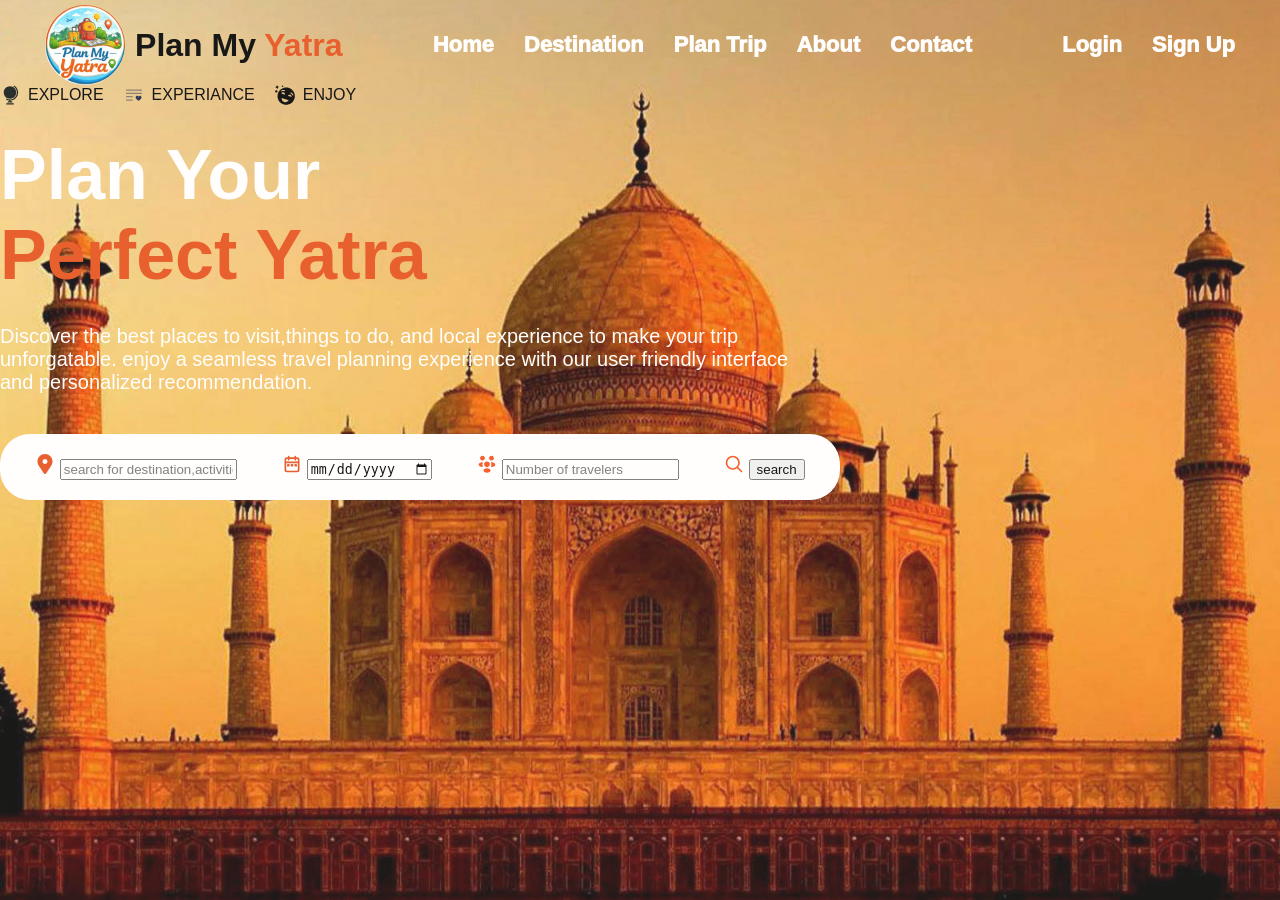
==== index.html @ a70e8824 "image added" ====
<!DOCTYPE html>
<html>

<head>
    <title>Home</title>
    <link rel="stylesheet" href="./css/style.css">
    <link rel="stylesheet" href="./css/home.css">
    <link rel="stylesheet" href="./css/navbar.css">
</head>

<body>
    <div class="main-hero-section">
        <div class="main-container">
            <div class="img-container">
                <img src="./images/main-logo.jpg" alt="logo" class="main-logo">
                <h1 class="website-name">Plan My <span style="color: #E65018;">Yatra</span></h1>
            </div>
            <div class="nav-menu">
                <a href="./index.html" class="menu">Home</a>
                <a href="./pages/destination.html" class="menu">Destination</a>
                <a href="" class="menu">Plan Trip</a>
                <a href="" class="menu">About</a>
                <a href="" class="menu">Contact</a>
            </div>
            <div class="nav-menu">
                <a href="" class="menu">Login</a>
                <a href="" class="menu">Sign Up</a>
            </div>
        </div>
        <div class="main-content">
            <div class="highlighted-main-text">
                <span class="highlighted-text"><img src="./images/explore.svg" height="20px">EXPLORE</span>
                <span class="highlighted-text"><img src="./images/experience.svg" height="20px">EXPERIANCE</span>
                <span class="highlighted-text"><img src="./images/enjoy.svg.svg" height="20px">ENJOY</span>
            </div>
            <div class="sub-content">
                <span class="heading-1">Plan Your</span>
                <br />
                Perfect Yatra
            </div>
            <div class="main-info">
                Discover the best places to visit,things to do, and local experience to make your trip unforgatable.
                enjoy a seamless travel planning experience with our user friendly interface and personalized
                recommendation.
            </div>
            <div class="destination-container">
                <div>
                    <img src="./images/location.svg" alt="location" height="20px">
                    <input type="text" placeholder="search for destination,activities,or experience">
                </div>
                <div>
                    <img src="./images/date.svg" alt="date" height="20px">
                    <input type="date">
                </div>
                <div>
                    <img src="./images/people.svg" alt="people" height="20px">
                    <input type="number" placeholder="Number of travelers">
                </div>
                <div>
                    <img src="./images/search.svg" alt="search" height="20px">
                    <button>search</button>
                </div>
            </div>
        </div>
    </div>
</body>

</html>
---- css/style.css ----
body {
    background-color:#fffbf1;
    margin: 0;
    padding: 0;
    font-family: Arial, Helvetica, sans-serif;
}
---- css/home.css ----
.main-hero-section {
    background-image: url(../images/bg-img-1.jpg);
    background-size: cover;
    background-position: center;
    height: 100vh;
    opacity: 0.9;
}
.main.content {
     margin-left: 6%;
     margin-top: 80px;
}
.sub-content {
    font-size: 70px;
    font-weight: 900;
    color: #E65018;
    font-family: 'Trebuchet MS', 'Lucida Sans Unicode', 'Lucida Grande', 'Lucida Sans', Arial, sans-serif;
    margin-bottom: 30px;

}
.highlighted-main-text {
    color:black;
    display: flex;
    flex-direction: row;
    margin-bottom: 30px;
}
.highlighted-text {
    padding-right: 20px;
    display: flex;
    flex-direction: row;
    align-items: center;
    gap: 8px;

}

.heading-1 {
    color: white;
}
.main-info {
    color: white;
    font-size: 20px;
    width: 800px;
    font-family: 'Trebuchet MS', 'Lucida Sans Unicode', 'Lucida Grande', 'Lucida Sans', Arial, sans-serif;
}
.destination-container {
    display: flex;
    flex-direction: row;
    justify-content: space-evenly;
    gap: 30px;
    margin-top: 40px;
    width: 800px;
    background-color: white;
    padding: 20px;
    border-radius: 30px;
}
---- css/navbar.css ----
.main-container {
    display: flex;
    flex-direction: row;
    justify-content: space-around;
    align-items: center;
    padding-top: 5px;
}
.website-name {
    font-weight: 700;
    font-family: 'Trebuchet MS', 'Lucida Sans Unicode', 'Lucida Grande', 'Lucida Sans', Arial, sans-serif;
    padding-left: 10px;
}
.main-logo {
    height: 80px;
    width: 80px;
    border-radius: 50%;
}
.img-container {
    display: flex;
    flex-direction: row;
    align-items: center;
}
.nav-menu {
    display: flex;
    flex-direction: row;
    gap: 30px;
}
.menu {
    text-decoration: none;
    color: white;
    font-weight: 1000;
    font-size: 22px;
    font-family: 'Trebuchet MS', 'Lucida Sans Unicode', 'Lucida Grande', 'Lucida Sans', Arial, sans-serif;
}
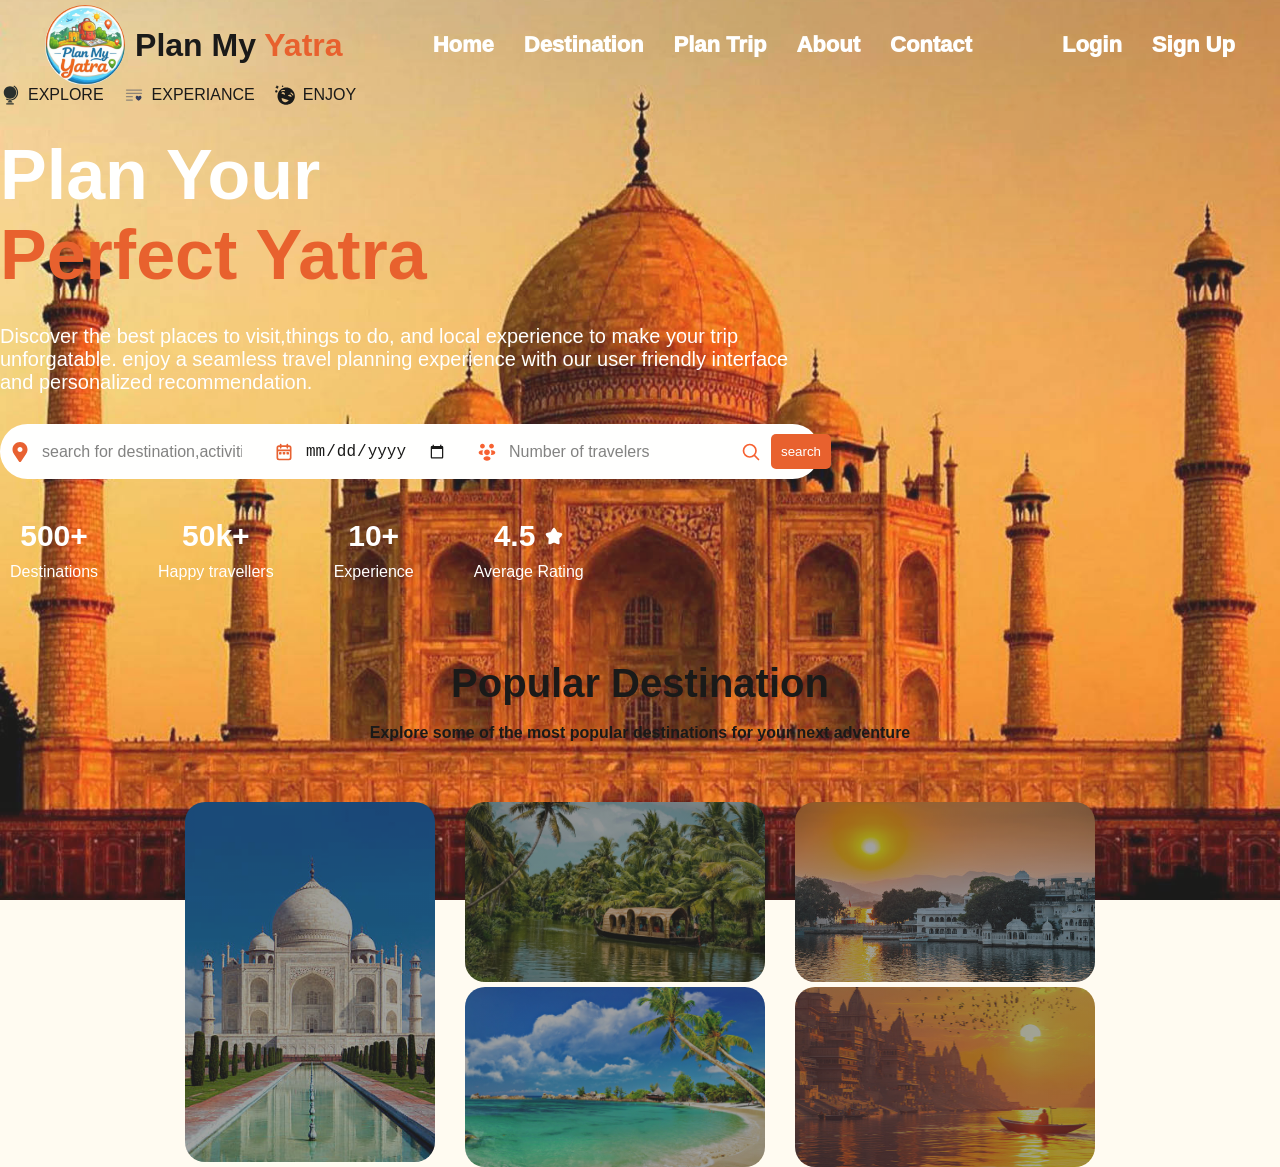
==== commit db0696b9: "images added" ====
--- a/index.html
+++ b/index.html
@@ -10,6 +10,7 @@
 
 <body>
     <div class="main-hero-section">
+        <!--Navbar-->
         <div class="main-container">
             <div class="img-container">
                 <img src="./images/main-logo.jpg" alt="logo" class="main-logo">
@@ -27,6 +28,7 @@
                 <a href="" class="menu">Sign Up</a>
             </div>
         </div>
+        <!--Main Content-->
         <div class="main-content">
             <div class="highlighted-main-text">
                 <span class="highlighted-text"><img src="./images/explore.svg" height="20px">EXPLORE</span>
@@ -44,21 +46,62 @@
                 recommendation.
             </div>
             <div class="destination-container">
-                <div>
+                <div class="destination-container-items">
                     <img src="./images/location.svg" alt="location" height="20px">
-                    <input type="text" placeholder="search for destination,activities,or experience">
+                    <input class="detination-input" type="text"
+                        placeholder="search for destination,activities,or experience">
                 </div>
-                <div>
+                <div class="destination-container-items">
                     <img src="./images/date.svg" alt="date" height="20px">
-                    <input type="date">
+                    <input class="detination-input" type="date">
                 </div>
-                <div>
+                <div class="destination-container-items">
                     <img src="./images/people.svg" alt="people" height="20px">
-                    <input type="number" placeholder="Number of travelers">
+                    <input class="detination-input" type="number" placeholder="Number of travelers">
                 </div>
-                <div>
+                <div class="destination-container-items">
                     <img src="./images/search.svg" alt="search" height="20px">
-                    <button>search</button>
+                    <button class="btn-search">search</button>
+                </div>
+            </div>
+            <div class="recommendation">
+                <div class="recommendation-item">
+                    <span class="recommendation-count">500+</span>
+                    <span>Destinations</span>
+                </div>
+                <div class="recommendation-item">
+                    <span class="recommendation-count">50k+</span>
+                    <span>Happy travellers</span>
+                </div>
+                <div class="recommendation-item">
+                    <span class="recommendation-count">10+</span>
+                    <span>Experience</span>
+                </div>
+                <div class="recommendation-item">
+                    <span class="recommendation-count">4.5 <img src="./images/star.svg" alt="rating"
+                            height="20px"></span>
+                    <span>Average Rating</span>
+                </div>
+            </div>
+        </div>
+        <!--Destination Section-->
+        <div class="destination-section">
+            <span class="destination-section-heading">Popular Destination</span>
+            <br />
+            <span>Explore some of the most popular destinations for your next adventure</span>
+            <div class="destination-section-container">
+                <div class="destination-section-item-1">
+
+                </div>
+                <div class="destination-section-item-2">
+                    <div class="destination-section-item-2-sub-1"></div>
+                    <div class="destination-section-item-2-sub-2"></div>
+
+                </div>
+                <div class="destination-section-item-3">
+                    <div class="destination-section-item-3-sub-1"></div>
+                    <div class="destination-section-item-3-sub-2"></div>
+
                 </div>
             </div>
         </div>
--- a/css/home.css
+++ b/css/home.css
@@ -5,10 +5,12 @@
     height: 100vh;
     opacity: 0.9;
 }
+
 .main.content {
-     margin-left: 6%;
-     margin-top: 80px;
+    margin-left: 6%;
+    margin-top: 80px;
 }
+
 .sub-content {
     font-size: 70px;
     font-weight: 900;
@@ -17,12 +19,14 @@
     margin-bottom: 30px;
 
 }
+
 .highlighted-main-text {
-    color:black;
+    color: black;
     display: flex;
     flex-direction: row;
     margin-bottom: 30px;
 }
+
 .highlighted-text {
     padding-right: 20px;
     display: flex;
@@ -35,20 +39,144 @@
 .heading-1 {
     color: white;
 }
+
 .main-info {
     color: white;
     font-size: 20px;
     width: 800px;
     font-family: 'Trebuchet MS', 'Lucida Sans Unicode', 'Lucida Grande', 'Lucida Sans', Arial, sans-serif;
 }
+
 .destination-container {
     display: flex;
     flex-direction: row;
     justify-content: space-evenly;
     gap: 30px;
-    margin-top: 40px;
+    margin-top: 30px;
     width: 800px;
     background-color: white;
-    padding: 20px;
+    padding: 10px;
     border-radius: 30px;
+}
+
+.destination-container-items {
+    display: flex;
+    flex-direction: row;
+    align-items: center;
+    gap: 10px;
+}
+
+.detination-input {
+    border: none;
+    outline: none;
+    font-size: 16px;
+}
+
+.btn-search {
+    background-color: #E65018;
+    color: white;
+    border: none;
+    padding: 10px 10px;
+    border-radius: 5px;
+    cursor: pointer;
+}
+
+.recommendation {
+    margin-top: 30px;
+    color: white;
+    display: flex;
+    flex-direction: row;
+    align-items: center;
+    gap: 50px;
+}
+
+.recommendation-item {
+    display: flex;
+    align-items: center;
+    flex-direction: column;
+    gap: 10px;
+    margin-top: 10px;
+    margin-left: 10px;
+
+}
+
+.recommendation-count {
+    font-size: 30px;
+    font-weight: 700;
+    font-family: 'Trebuchet MS', 'Lucida Sans Unicode', 'Lucida Grande', 'Lucida Sans', Arial, sans-serif;
+}
+.destination-section {
+    display: flex;
+    flex-direction: column;
+    align-items: center;
+    margin-top: 80px;
+    font-weight: 700;
+    font-family: 'Trebuchet MS', 'Lucida Sans Unicode', 'Lucida Grande', 'Lucida Sans', Arial, sans-serif;
+
+}
+.destination-section-heading {
+    font-size: 40px;
+}
+.destination-section-container {
+    display: flex;
+    flex-direction: row;
+    gap: 30px;
+    margin-top: 30px;
+}
+.destination-section-item-1 {
+    background-image: linear-gradient(rgba(0, 0, 0, 0.4),rgba(0, 0, 0, 0.4)) ,url(./../images/tajmahal.jpg);
+    background-size: cover;
+    background-position: center;
+    height: 360px;
+    width: 250px;
+    margin-top: 30px;
+    border-radius: 20px;
+}
+.destination-section-item-2 {
+    display: flex;
+    flex-direction: column;
+    gap: 5px;
+}
+.destination-section-item-2-sub-1 {
+    background-image: linear-gradient(rgba(0, 0, 0, 0.4),rgba(0, 0, 0, 0.4)) ,url(./../images/kerala.jpg);
+    background-size: cover;
+    background-position: center;
+    height: 180px;
+    width: 300px;
+    margin-top: 30px;
+    border-radius: 20px;
+
+}
+.destination-section-item-2-sub-2 {
+    background-image: linear-gradient(rgba(0, 0, 0, 0.4),rgba(0, 0, 0, 0.4)) ,url(./../images/goa.jpg);
+    background-size: cover;
+    background-position: center;
+    height: 180px;
+    width: 300px;
+    border-radius: 20px;
+}
+.destination-section-item-3 {
+    display: flex;
+    flex-direction: column;
+    gap: 5px;
+}
+.destination-section-item-3-sub-1 {
+    background-image: linear-gradient(rgba(0, 0, 0, 0.4),rgba(0, 0, 0, 0.4)) ,url(./../images/udaipur.jpg);
+    background-size: cover;
+    background-position: center;
+    height: 180px;
+    width: 300px;
+    margin-top: 30px;
+    border-radius: 20px;
+
+}
+.destination-section-item-3-sub-2 {
+    background-image: linear-gradient(rgba(0, 0, 0, 0.4),rgba(0, 0, 0, 0.4)) ,url(./../images/kashi.jpg);
+    background-size: cover;
+    background-position: center;
+    height: 180px;
+    width: 300px;
+    border-radius: 20px;
+
+
 }
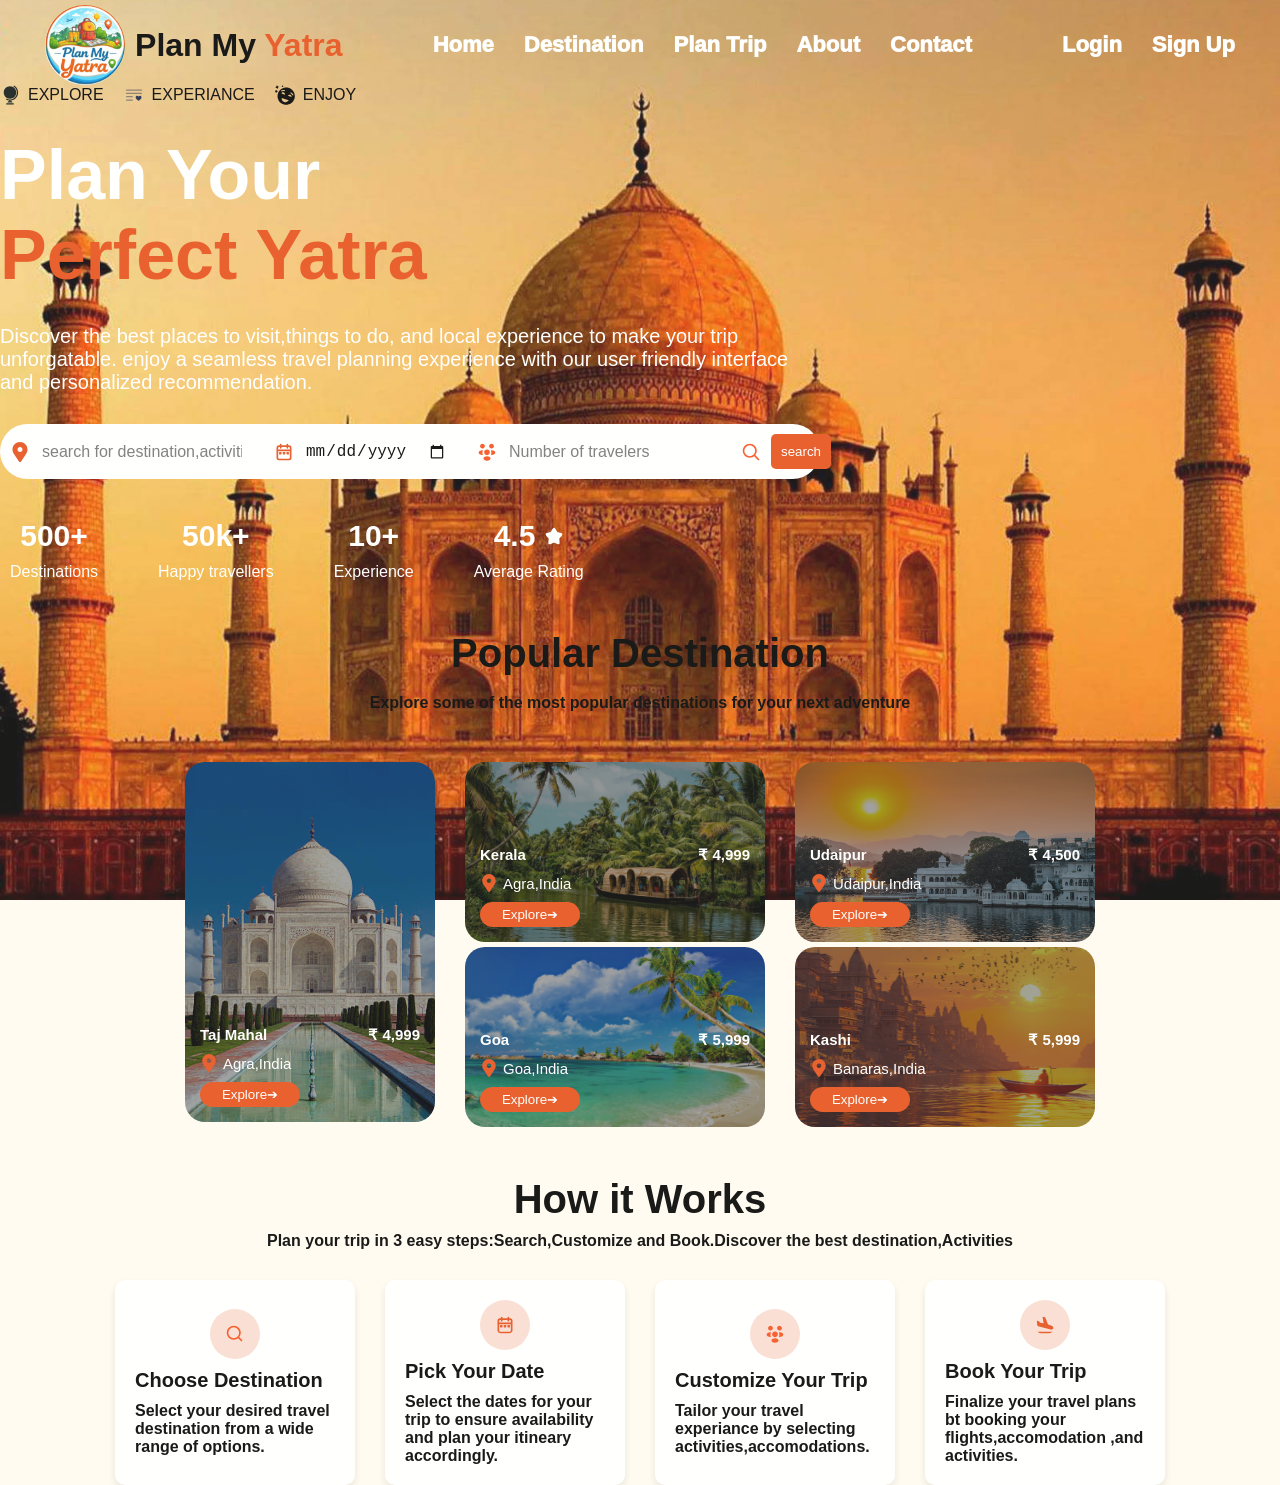
==== commit 6c3e7f59: "footer added" ====
--- a/index.html
+++ b/index.html
@@ -91,17 +91,116 @@
             <span>Explore some of the most popular destinations for your next adventure</span>
             <div class="destination-section-container">
                 <div class="destination-section-item-1">
+                    <div class="card-info">
+                        <div class="card-top-info">
+                            <span class="card-name">Taj Mahal</span>
+                            <span class="card-price">₹ 4,999</span>
+                        </div>
+                        <div class="card-bottom-info">
+                            <img src="./images/location.svg" alt="location" height="18px">
+                            <span>Agra,India</span>
+                        </div>
+                        <button class="btn-book">Explore➔</button>
+                    </div>
 
                 </div>
                 <div class="destination-section-item-2">
-                    <div class="destination-section-item-2-sub-1"></div>
-                    <div class="destination-section-item-2-sub-2"></div>
+                    <div class="destination-section-item-2-sub-1">
+                        <div class="card-info">
+                            <div class="card-top-info">
+                                <span class="card-name">Kerala</span>
+                                <span class="card-price">₹ 4,999</span>
+                            </div>
+                            <div class="card-bottom-info">
+                                <img src="./images/location.svg" alt="location" height="18px">
+                                <span>Agra,India</span>
+                            </div>
+                            <button class="btn-book">Explore➔</button>
+                        </div>
+                    </div>
+                    <div class="destination-section-item-2-sub-2">
+                        <div class="card-info">
+                            <div class="card-top-info">
+                                <span class="card-name">Goa</span>
+                                <span class="card-price">₹ 5,999</span>
+                            </div>
+                            <div class="card-bottom-info">
+                                <img src="./images/location.svg" alt="location" height="18px">
+                                <span>Goa,India</span>
+                            </div>
+                            <button class="btn-book">Explore➔</button>
+                        </div>
+                    </div>
 
                 </div>
                 <div class="destination-section-item-3">
-                    <div class="destination-section-item-3-sub-1"></div>
-                    <div class="destination-section-item-3-sub-2"></div>
-
+                    <div class="destination-section-item-3-sub-1">
+                        <div class="card-info">
+                            <div class="card-top-info">
+                                <span class="card-name">Udaipur</span>
+                                <span class="card-price">₹ 4,500</span>
+                            </div>
+                            <div class="card-bottom-info">
+                                <img src="./images/location.svg" alt="location" height="18px">
+                                <span>Udaipur,India</span>
+                            </div>
+                            <button class="btn-book">Explore➔</button>
+                        </div>
+                    </div>
+                    <div class="destination-section-item-3-sub-2">
+                        <div class="card-info">
+                            <div class="card-top-info">
+                                <span class="card-name">Kashi</span>
+                                <span class="card-price">₹ 5,999</span>
+                            </div>
+                            <div class="card-bottom-info">
+                                <img src="./images/location.svg" alt="location" height="18px">
+                                <span>Banaras,India</span>
+                            </div>
+                            <button class="btn-book">Explore➔</button>
+                        </div>
+                    </div>
+
+                </div>
+            </div>
+        </div>
+        <!--HOW IT WORKS-->
+
+        <div class="work-section-container">
+            <span class="work-section-heading">How it Works</span>
+            <span class="work-section-description">Plan your trip in 3 easy steps:Search,Customize and Book.Discover the
+                best destination,Activities </span>
+            <div class="work-section-card-container">
+                <div class="work-section-card-container-items">
+                    <div class="work-session-card">
+                        <img src="./images/search.svg" alt="search" height="20px" class="work-session-img">
+                    </div>
+                    <span class="work-card-heading">Choose Destination</span>
+                    <span>Select your desired travel
+                        destination from a wide range of
+                        options.</span>
+                </div>
+                <div class="work-section-card-container-items">
+                    <div class="work-session-card">
+                        <img src="./images/date.svg" alt="search" height="20px" class="work-session-img">
+                    </div>
+                    <span class="work-card-heading">Pick Your Date</span>
+                    <span>Select the dates for your trip to ensure availability and plan your itineary
+                        accordingly.</span>
+                </div>
+                <div class="work-section-card-container-items">
+                    <div class="work-session-card">
+                        <img src="./images/people.svg" alt="search" height="20px" class="work-session-img">
+                    </div>
+                    <span class="work-card-heading">Customize Your Trip</span>
+                    <span>Tailor your travel experiance by selecting activities,accomodations.</span>
+                </div>
+                <div class="work-section-card-container-items">
+                    <div class="work-session-card">
+                        <img src="./images/flight.svg" alt="search" height="20px" class="work-session-img">
+                    </div>
+                    <span class="work-card-heading">Book Your Trip</span>
+                    <span>Finalize your travel plans bt booking your flights,accomodation ,and activities. </span>
                 </div>
             </div>
         </div>
--- a/css/home.css
+++ b/css/home.css
@@ -105,78 +105,205 @@
     font-weight: 700;
     font-family: 'Trebuchet MS', 'Lucida Sans Unicode', 'Lucida Grande', 'Lucida Sans', Arial, sans-serif;
 }
+
 .destination-section {
     display: flex;
     flex-direction: column;
     align-items: center;
-    margin-top: 80px;
-    font-weight: 700;
-    font-family: 'Trebuchet MS', 'Lucida Sans Unicode', 'Lucida Grande', 'Lucida Sans', Arial, sans-serif;
-
-}
+    margin-top: 50px;
+    font-weight: 700;
+    font-family: 'Trebuchet MS', 'Lucida Sans Unicode', 'Lucida Grande', 'Lucida Sans', Arial, sans-serif;
+
+}
+
 .destination-section-heading {
     font-size: 40px;
 }
+
 .destination-section-container {
     display: flex;
     flex-direction: row;
     gap: 30px;
     margin-top: 30px;
 }
+
 .destination-section-item-1 {
-    background-image: linear-gradient(rgba(0, 0, 0, 0.4),rgba(0, 0, 0, 0.4)) ,url(./../images/tajmahal.jpg);
+    background-image: linear-gradient(rgba(0, 0, 0, 0.4), rgba(0, 0, 0, 0.4)), url(./../images/tajmahal.jpg);
     background-size: cover;
     background-position: center;
     height: 360px;
     width: 250px;
-    margin-top: 30px;
-    border-radius: 20px;
-}
+    margin-top: 20px;
+    border-radius: 20px;
+    display: flex;
+    flex-direction: column;
+    justify-content: flex-end;
+}
+
+.card-info {
+    padding: 15px;
+    display: flex;
+    flex-direction: column;
+    gap: 10px;
+}
+
+.card-top-info {
+    display: flex;
+    flex-direction: row;
+    justify-content: space-between;
+    gap: 10px;
+}
+
+.card-name {
+    color: white;
+    font-size: 15px;
+    font-weight: 700;
+}
+
+.card-price {
+    color: white;
+    font-size: 15px;
+    font-weight: 700;
+}
+
+.card-bottom-info {
+    color: white;
+    font-size: 15px;
+    display: flex;
+    align-items: center;
+    font-weight: 400;
+    gap: 5px;
+}
+
+.btn-book {
+    background-color: #E65018;
+    color: white;
+    border: none;
+    padding: 5px 5px;
+    width: 100px;
+    border-radius: 20px;
+    cursor: pointer;
+}
+
 .destination-section-item-2 {
     display: flex;
     flex-direction: column;
     gap: 5px;
 }
+
 .destination-section-item-2-sub-1 {
-    background-image: linear-gradient(rgba(0, 0, 0, 0.4),rgba(0, 0, 0, 0.4)) ,url(./../images/kerala.jpg);
+    background-image: linear-gradient(rgba(0, 0, 0, 0.4), rgba(0, 0, 0, 0.4)), url(./../images/kerala.jpg);
     background-size: cover;
     background-position: center;
     height: 180px;
     width: 300px;
-    margin-top: 30px;
-    border-radius: 20px;
-
-}
+    margin-top: 20px;
+    border-radius: 20px;
+    display: flex;
+    flex-direction: column;
+    justify-content: flex-end;
+}
+
+
 .destination-section-item-2-sub-2 {
-    background-image: linear-gradient(rgba(0, 0, 0, 0.4),rgba(0, 0, 0, 0.4)) ,url(./../images/goa.jpg);
+    background-image: linear-gradient(rgba(0, 0, 0, 0.4), rgba(0, 0, 0, 0.4)), url(./../images/goa.jpg);
     background-size: cover;
     background-position: center;
     height: 180px;
     width: 300px;
     border-radius: 20px;
-}
+    display: flex;
+    flex-direction: column;
+    justify-content: flex-end;
+}
+
 .destination-section-item-3 {
     display: flex;
     flex-direction: column;
     gap: 5px;
 }
+
 .destination-section-item-3-sub-1 {
-    background-image: linear-gradient(rgba(0, 0, 0, 0.4),rgba(0, 0, 0, 0.4)) ,url(./../images/udaipur.jpg);
+    background-image: linear-gradient(rgba(0, 0, 0, 0.4), rgba(0, 0, 0, 0.4)), url(./../images/udaipur.jpg);
     background-size: cover;
     background-position: center;
     height: 180px;
     width: 300px;
-    margin-top: 30px;
-    border-radius: 20px;
-
-}
+    margin-top: 20px;
+    border-radius: 20px;
+    display: flex;
+    flex-direction: column;
+    justify-content: flex-end;
+}
+
 .destination-section-item-3-sub-2 {
-    background-image: linear-gradient(rgba(0, 0, 0, 0.4),rgba(0, 0, 0, 0.4)) ,url(./../images/kashi.jpg);
+    background-image: linear-gradient(rgba(0, 0, 0, 0.4), rgba(0, 0, 0, 0.4)), url(./../images/kashi.jpg);
     background-size: cover;
     background-position: center;
     height: 180px;
     width: 300px;
     border-radius: 20px;
-
-
+    display: flex;
+    flex-direction: column;
+    justify-content: flex-end;
+}
+
+.work-section-container {
+    display: flex;
+    flex-direction: column;
+    align-items: center;
+    font-weight: 700;
+    margin-top: 50px;
+    font-family: 'Trebuchet MS', 'Lucida Sans Unicode', 'Lucida Grande', 'Lucida Sans', Arial, sans-serif;
+}
+
+.work-section-heading {
+    font-size: 40px;
+    font-weight: 700;
+}
+
+.work-card-heading {
+    font-size: 20px;
+    font-weight: 700;
+}
+
+.work-section-description {
+    margin-top: 10px;
+    font-weight: 700;
+}
+
+.work-section-card-container {
+    display: flex;
+    flex-direction: row;
+    justify-content: space-evenly;
+    gap: 30px;
+    margin-top: 30px;
+    margin-right: 100px;
+    margin-left: 100px;
+}
+
+.work-section-card-container-items {
+    display: flex;
+    flex-direction: column;
+    justify-content: center;
+    gap: 10px;
+    background-color: white;
+    padding: 20px;
+    border-radius: 10px;
+    width: 200px;
+    box-shadow: 0px 4px 8px rgba(0, 0, 0, 0.1);
+}
+.work-section-card-container-items:hover {
+    border: 1px solid #E65018;
+    transition: border 0.6s ease;
+}
+.work-session-card {
+    display: flex;
+    flex-direction: row;
+    justify-content: center;
+}
+.work-session-img {
+    background-color: #fadcd1;
+    padding: 15px;
+    border-radius: 50%;
 }
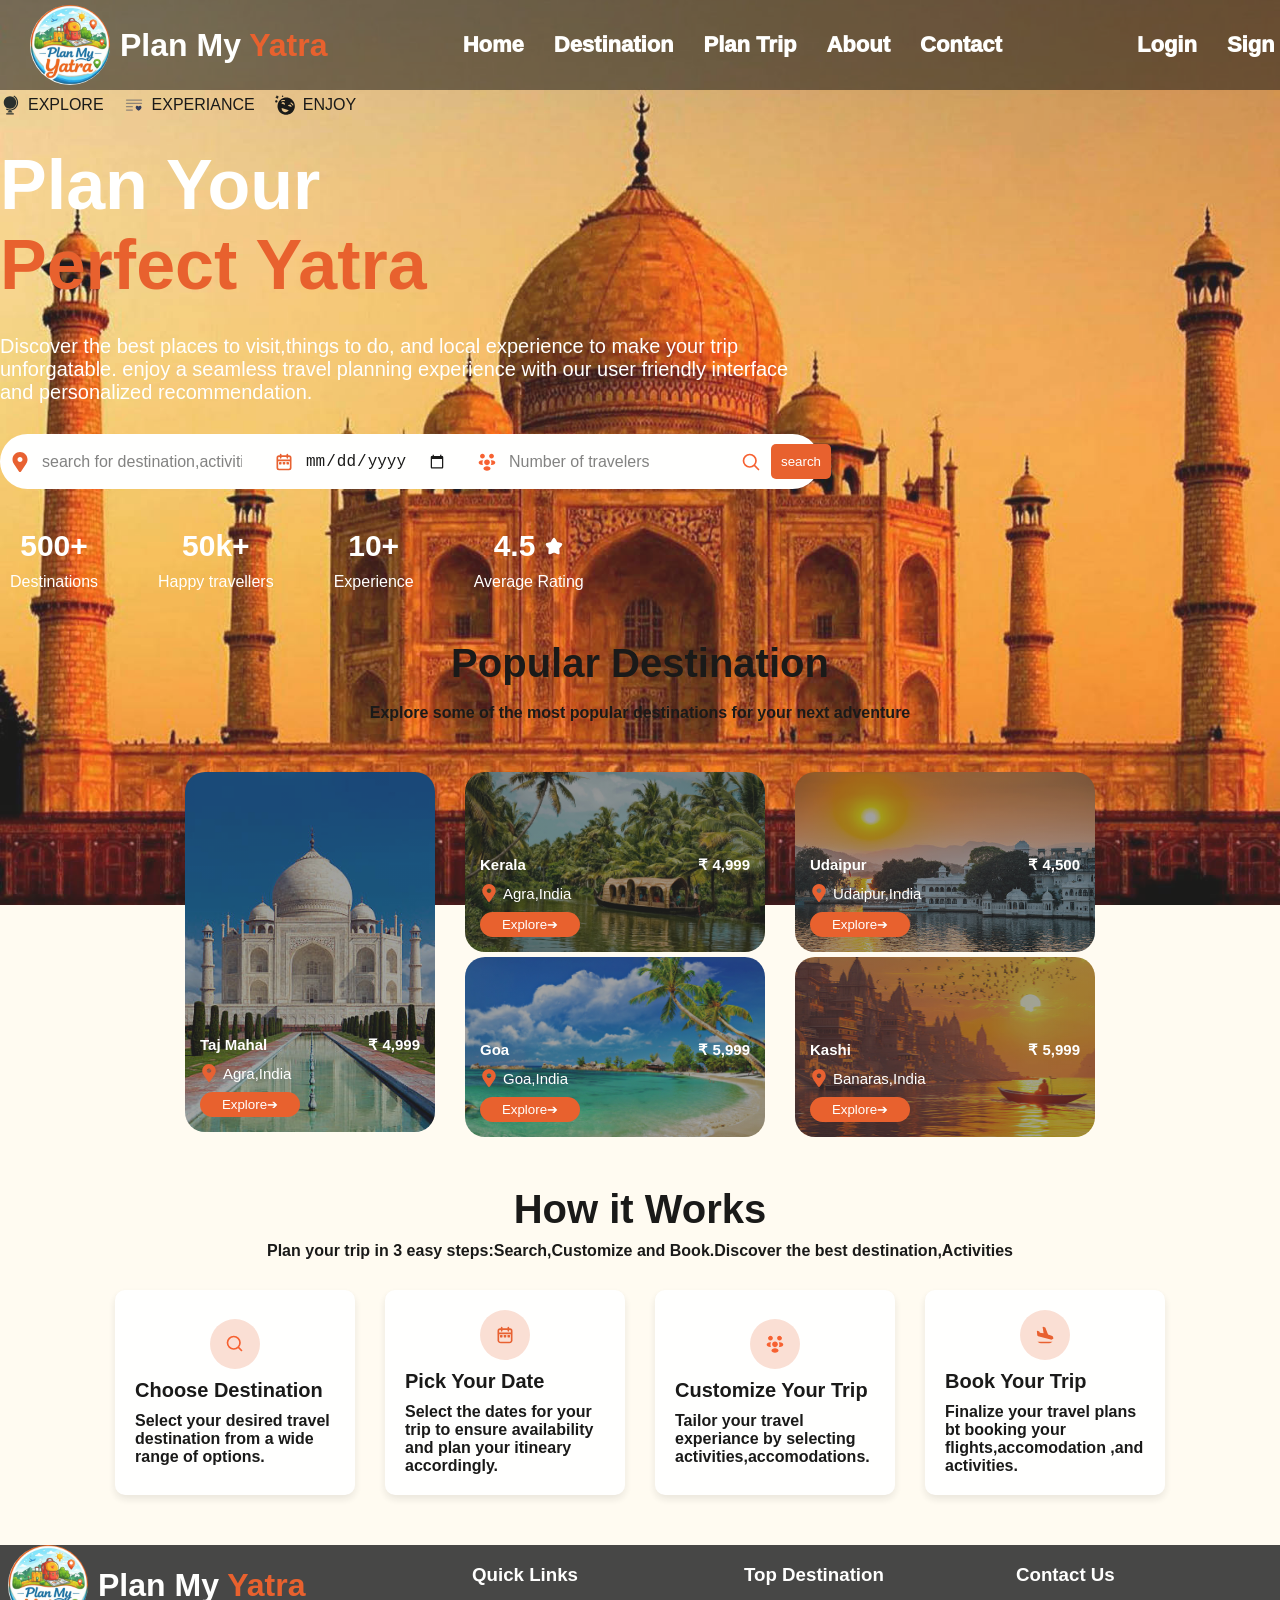
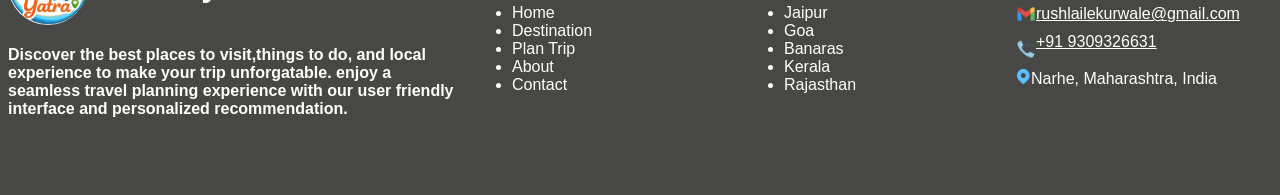
==== commit 0f558a46: "footer added" ====
--- a/index.html
+++ b/index.html
@@ -2,10 +2,13 @@
 <html>
 
 <head>
+    <meta charset="UTF-8">
+    <meta name="viewport" content="width=device-width, initial-scale=1.0">
     <title>Home</title>
     <link rel="stylesheet" href="./css/style.css">
     <link rel="stylesheet" href="./css/home.css">
     <link rel="stylesheet" href="./css/navbar.css">
+    <link rel="stylesheet" href="./css/footer.css">
 </head>
 
 <body>
@@ -16,6 +19,10 @@
                 <img src="./images/main-logo.jpg" alt="logo" class="main-logo">
                 <h1 class="website-name">Plan My <span style="color: #E65018;">Yatra</span></h1>
             </div>
+            <input type="checkbox" id="menu-toggle" class="menu-toggle">
+            <label for="menu-toggle" class="hamburger">
+                <img src="./images/hamburger.svg" height="30px" width="30px">
+            </label>
             <div class="nav-menu">
                 <a href="./index.html" class="menu">Home</a>
                 <a href="./pages/destination.html" class="menu">Destination</a>
@@ -88,7 +95,8 @@
         <div class="destination-section">
             <span class="destination-section-heading">Popular Destination</span>
             <br />
-            <span>Explore some of the most popular destinations for your next adventure</span>
+            <span class="destination-section-description">Explore some of the most popular destinations for your next
+                adventure</span>
             <div class="destination-section-container">
                 <div class="destination-section-item-1">
                     <div class="card-info">
@@ -204,6 +212,53 @@
                 </div>
             </div>
         </div>
+        <!--FOOTER-->
+        <div class="footer-main-container">
+            <div class="footer-menu-container">
+                <div class="footer-child-item-1">
+                    <div class="img-container">
+                        <img src="./images/main-logo.jpg" alt="logo" class="main-logo">
+                        <h1 class="website-name">Plan My <span style="color: #E65018;">Yatra</span></h1>
+                    </div>
+                    <h4>Discover the best places to visit,things to do, and local experience to make your trip
+                        unforgatable. enjoy a seamless travel planning experience with our user friendly interface and
+                        personalized recommendation.</h4>
+                </div>
+                <div class="footer-child-item">
+                    <h3>Quick Links</h3>
+                    <ul>
+                        <li><a class="footer-links" href="./index.html"></a>Home</li>
+                        <li><a class="footer-links" href="./pages/destination.html"></a>Destination</li>
+                        <li><a class="footer-links"></a>Plan Trip</li>
+                        <li><a class="footer-links"></a>About</li>
+                        <li><a class="footer-links"></a>Contact</li>
+                    </ul>
+                </div>
+                <div class="footer-child-item">
+                    <h3>Top Destination</h3>
+                    <ul>
+                        <li><a class="footer-links">Jaipur</a></li>
+                        <li><a class="footer-links">Goa</a></li>
+                        <li><a class="footer-links">Banaras</a></li>
+                        <li><a class="footer-links">Kerala</a></li>
+                        <li><a class="footer-links">Rajasthan</a></li>
+                    </ul>
+                </div>
+                <div class="footer-child-item">
+                    <h3>Contact Us</h3>
+                    <a href="mailto:rushlailekurwale@gmail.com" class="contact-link"><img src="./images/gmail-icon.png"
+                            height="20px">rushlailekurwale@gmail.com</a>
+                    <a href="tel:+919309326631" class="contact-link">
+                        <img src="./images/call-icon.png" height="20px" style="margin-top: 15px;"> +91 9309326631
+                    </a>
+                    <a><img src="./images/location-icon.svg" style="margin-top: 10px;" height="15px">Narhe, Maharashtra,
+                        India
+                    </a>
+
+
+                </div>
+            </div>
+        </div>
     </div>
 </body>
 
--- a/css/home.css
+++ b/css/home.css
@@ -3,6 +3,7 @@
     background-size: cover;
     background-position: center;
     height: 100vh;
+    padding-top: 5px;
     opacity: 0.9;
 }
 
@@ -24,11 +25,13 @@
     color: black;
     display: flex;
     flex-direction: row;
+    margin-top: 30px;
     margin-bottom: 30px;
 }
 
 .highlighted-text {
     padding-right: 20px;
+    padding-top: 60px;
     display: flex;
     flex-direction: row;
     align-items: center;
@@ -306,4 +309,56 @@
     background-color: #fadcd1;
     padding: 15px;
     border-radius: 50%;
+}
+@media screen and (max-width: 768px) {
+    .main-hero-section {
+        min-height: 100vh;
+    }
+    .sub-content {
+        font-size: 38px;
+    }
+    .main-info {
+        width: 100%;
+        font-size: 14px;
+    }
+    .destination-container {
+        flex-direction: column;
+        width: 90%;
+        border-radius: 10px;
+    }
+    .detination-input {
+        width: 100%;
+    }
+    .btn-search {
+        width: 100%;
+        padding: 15px;
+    }
+    .recommendation {
+        flex-wrap: wrap;
+    }
+    .destination-section{
+        margin-top: 100px;
+    }
+    .destination-section-heading {
+        font-size: 30px;
+    }
+    .destination-section-description {
+        font-size: 14px;
+        padding: 0 20px;
+    }
+    .destination-section-container {
+        flex-direction: column;
+        align-items: center;
+    }
+    .work-section-heading {
+        font-size: 30px;
+    }
+    .work-section-description {
+        font-size: 14px;
+        padding: 0 20px;
+    }
+    .work-section-card-container {
+        flex-direction: column;
+    }
+    
 }
--- a/css/navbar.css
+++ b/css/navbar.css
@@ -1,34 +1,95 @@
 .main-container {
     display: flex;
     flex-direction: row;
-    justify-content: space-around;
+    justify-content: space-between;
     align-items: center;
-    padding-top: 5px;
+    padding: 5px 30px;
+    position: fixed;
+    top: 0;
+    left: 0;
+    right: 0;
+    width: 100%;
+    background-color: rgba(0, 0, 0, 0.55);
+    z-index: 1000;
 }
+
 .website-name {
     font-weight: 700;
     font-family: 'Trebuchet MS', 'Lucida Sans Unicode', 'Lucida Grande', 'Lucida Sans', Arial, sans-serif;
     padding-left: 10px;
+    color: white;
 }
+
 .main-logo {
     height: 80px;
     width: 80px;
     border-radius: 50%;
 }
+
 .img-container {
     display: flex;
     flex-direction: row;
     align-items: center;
 }
+
 .nav-menu {
     display: flex;
     flex-direction: row;
     gap: 30px;
 }
+
 .menu {
     text-decoration: none;
     color: white;
     font-weight: 1000;
     font-size: 22px;
     font-family: 'Trebuchet MS', 'Lucida Sans Unicode', 'Lucida Grande', 'Lucida Sans', Arial, sans-serif;
+}
+
+.menu:hover {
+    color: #E6501B;
+}
+
+.menu-toggle {
+    display: none;
+}
+
+.hamburger {
+    display: none;
+    color: white;
+    font-size: 30px;
+    cursor: pointer;
+}
+
+@media screen and (max-width: 768px) {
+    .main-container {
+        flex-wrap: wrap;
+        padding: 10px 20px;
+    }
+
+    .hamburger {
+        display: block;
+    }
+
+    .nav-menu {
+        display: none;
+        flex-direction: column;
+        width: 100%;
+        text-align: center;
+        gap: 10px;
+    }
+
+    .menu-toggle:checked~.nav-menu {
+        display: flex;
+    }
+
+    .menu-toggle:checked~.hamburger {
+        content: x;
+    }
+
+    .menu {
+        font-size: 18px;
+    }
+
+
 }
--- a/css/footer.css
+++ b/css/footer.css
@@ -0,0 +1,44 @@
+.footer-main-container {
+    width: 100%;
+    height: 250px;
+    background-color: #333;
+    color: #fff;
+    margin-top: 50px;
+    display: flex;
+}
+.footer-links {
+    text-decoration: none;
+    color: #fff;
+}
+.footer-menu-container {
+    display: flex;
+    justify-content: space-around;
+    flex-direction: row;
+}
+.footer-child-item-1 {
+    width: 35%;
+}
+.footer-child-item {
+    width: 20%;
+}
+.contact-link {
+    color: #fff;
+    display: flex;
+    align-items: center;
+}
+@media screen and (max-width: 768px ) {
+    .footer-main-container {
+        height: auto;
+    }
+    .footer-menu-container {
+        flex-direction: column;
+        padding: 20px 25px;
+    }
+    .footer-child-item-1 {
+        width: 100%;
+    }
+    .footer-child-item {
+        width: 100%;
+    }
+    
+}
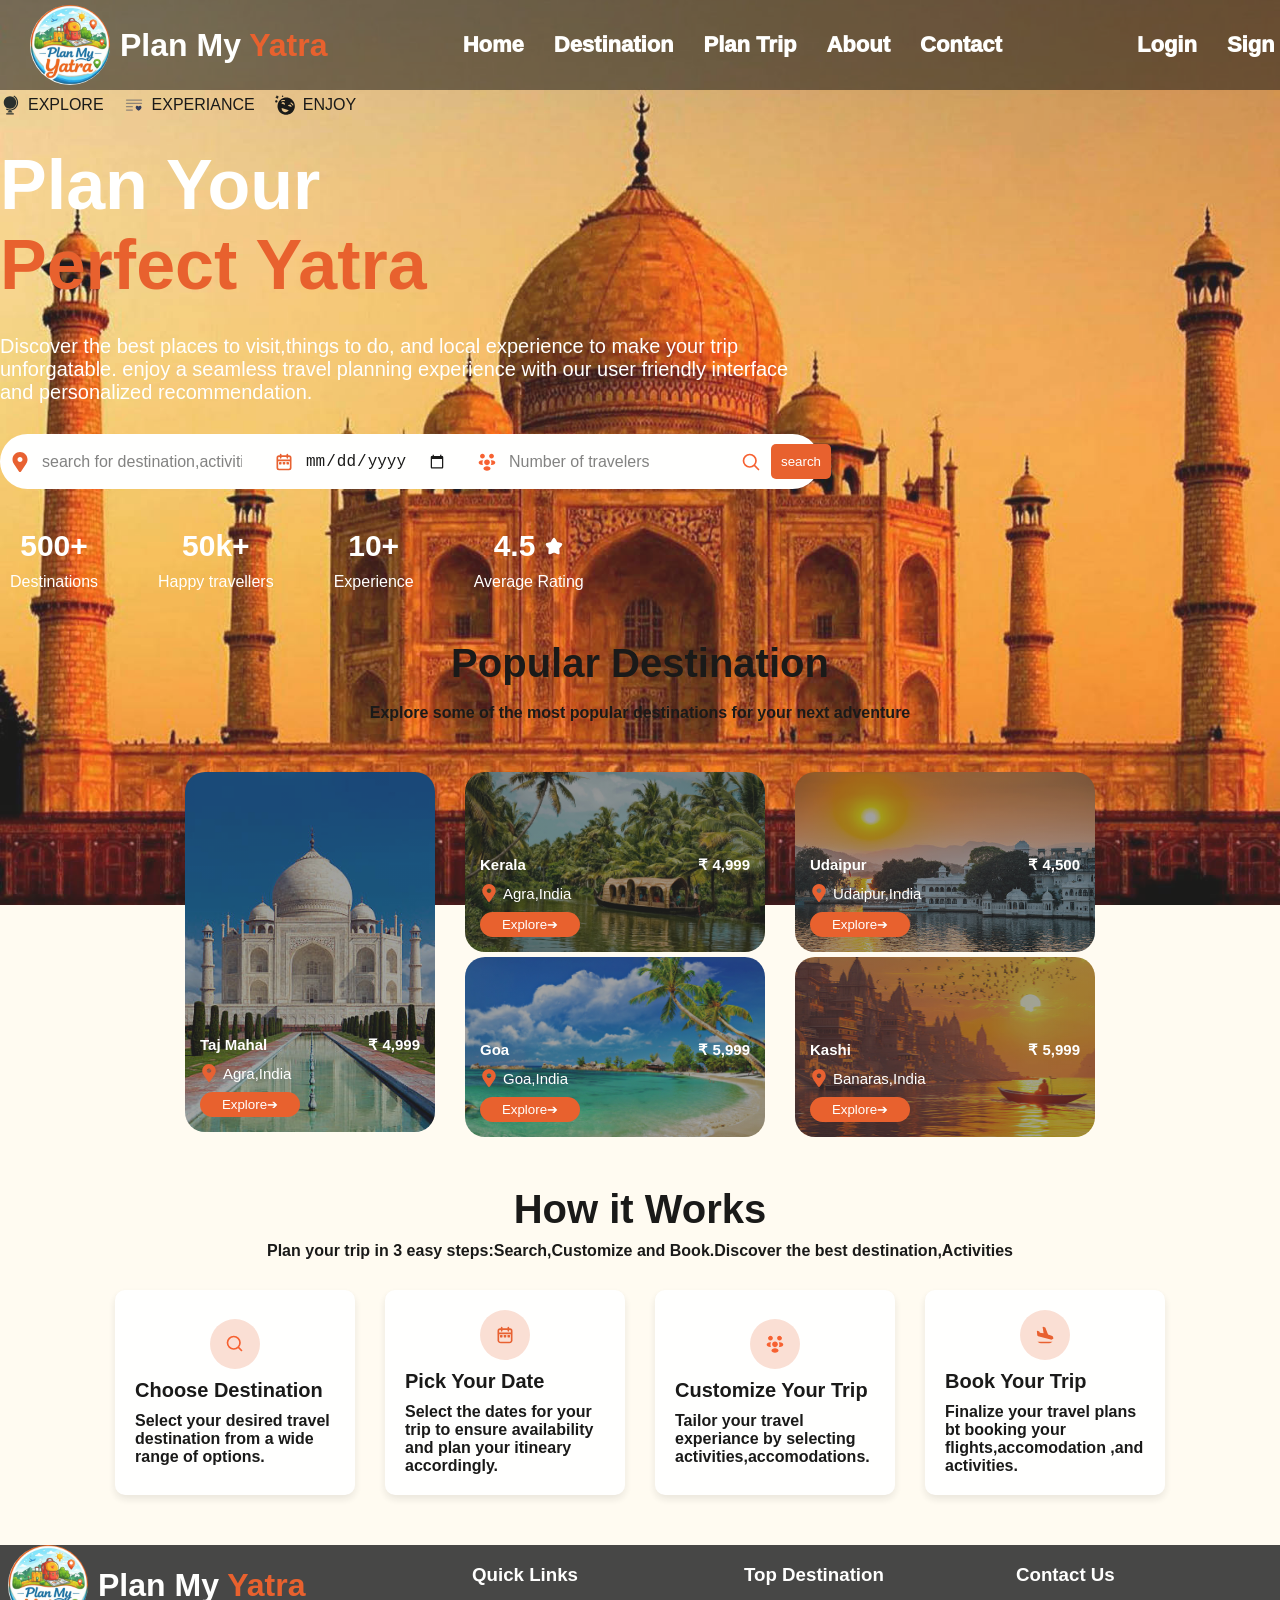
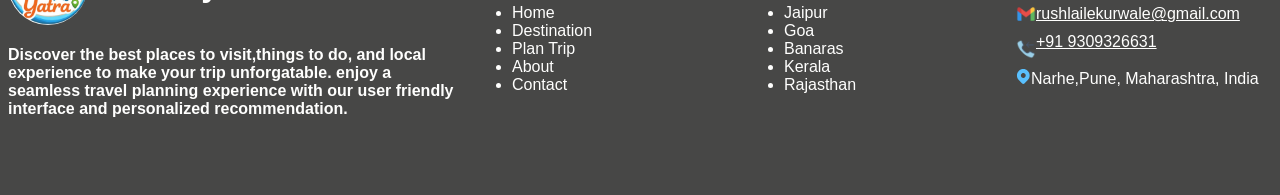
==== commit 559ec697: "cards added" ====
--- a/index.html
+++ b/index.html
@@ -251,7 +251,7 @@
                     <a href="tel:+919309326631" class="contact-link">
                         <img src="./images/call-icon.png" height="20px" style="margin-top: 15px;"> +91 9309326631
                     </a>
-                    <a><img src="./images/location-icon.svg" style="margin-top: 10px;" height="15px">Narhe, Maharashtra,
+                    <a><img src="./images/location-icon.svg" style="margin-top: 10px;" height="15px">Narhe,Pune, Maharashtra,
                         India
                     </a>
 
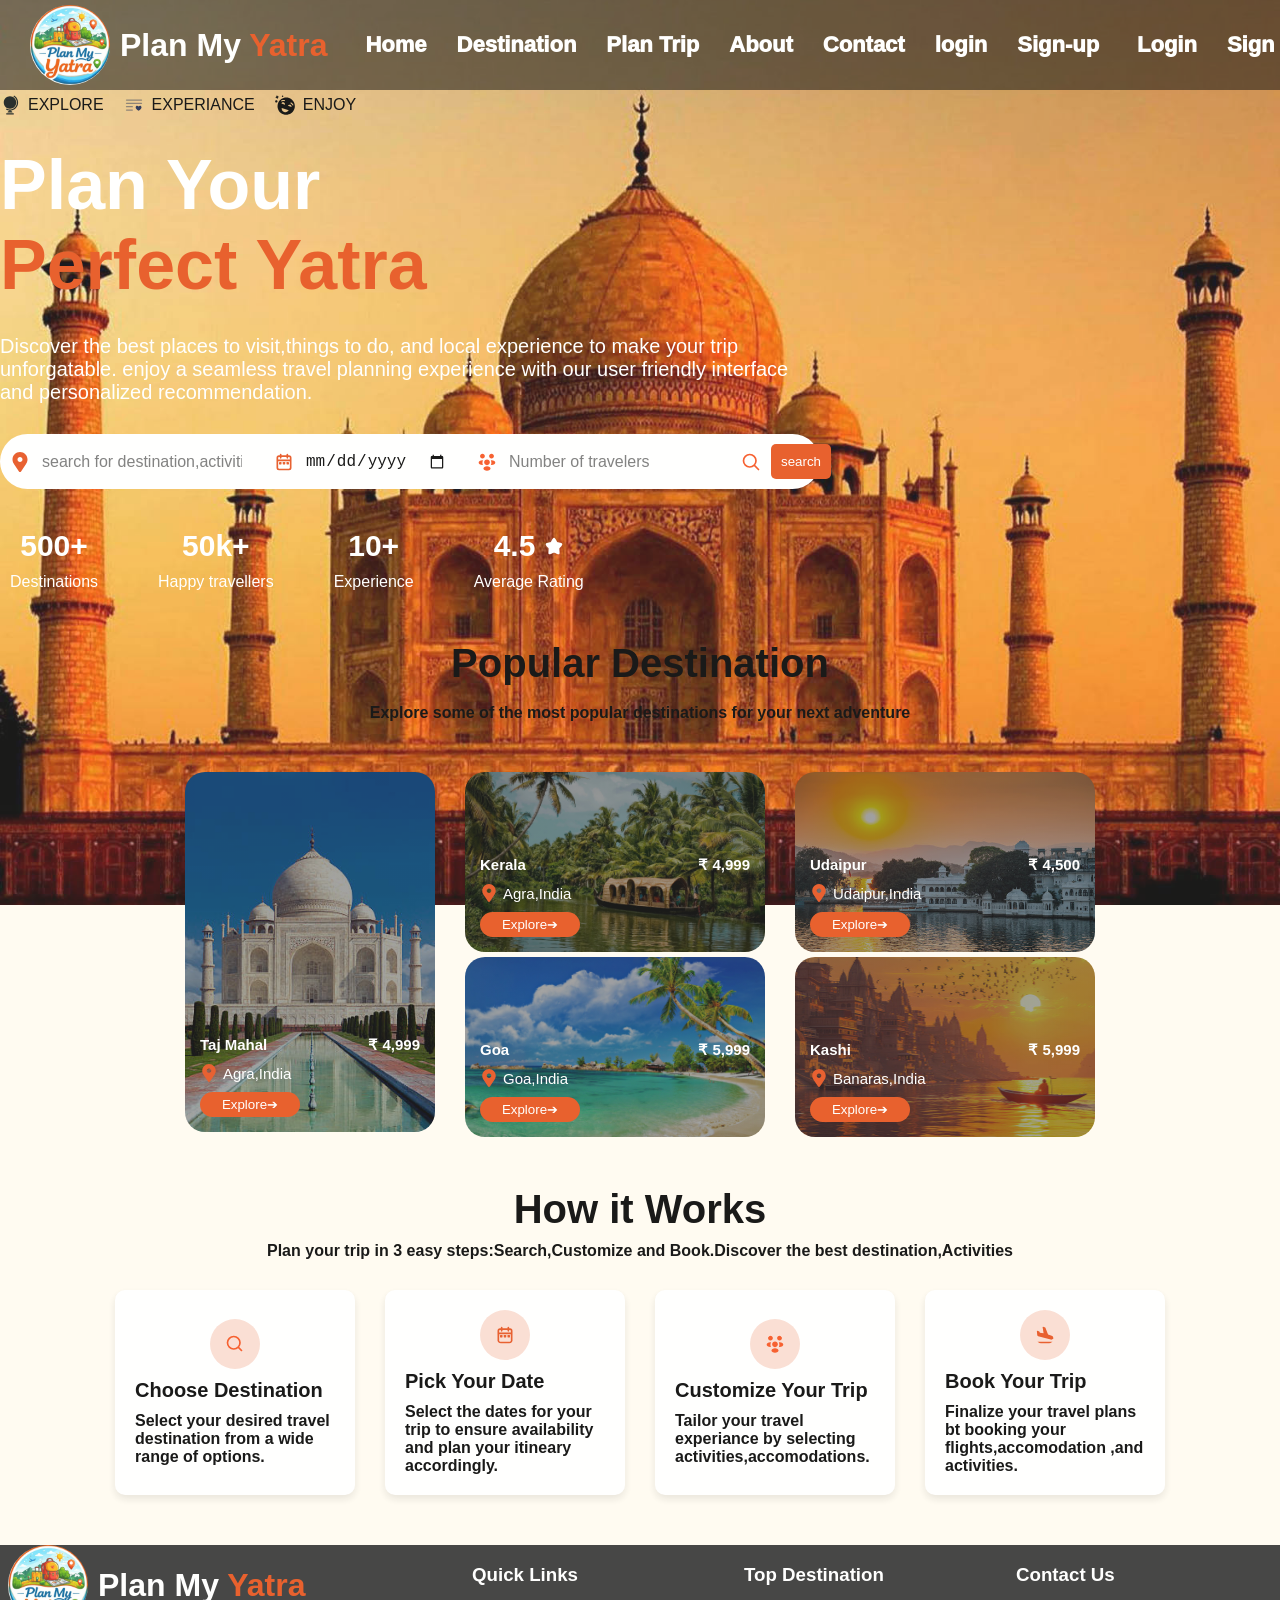
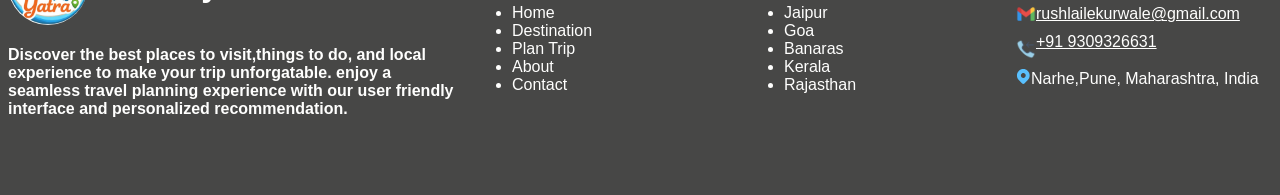
==== commit fc07c837: "pages modified" ====
--- a/index.html
+++ b/index.html
@@ -26,9 +26,11 @@
             <div class="nav-menu">
                 <a href="./index.html" class="menu">Home</a>
                 <a href="./pages/destination.html" class="menu">Destination</a>
-                <a href="" class="menu">Plan Trip</a>
-                <a href="" class="menu">About</a>
-                <a href="" class="menu">Contact</a>
+                <a href="./pages/plantrip.html" class="menu">Plan Trip</a>
+                <a href="./pages/about.html" class="menu">About</a>
+                <a href="./pages/contact.html" class="menu">Contact</a>
+                <a href="./pages/login.html" class="menu">login</a>
+                <a href="./pages/sign-up.html" class="menu">Sign-up</a>
             </div>
             <div class="nav-menu">
                 <a href="" class="menu">Login</a>
@@ -229,9 +231,9 @@
                     <ul>
                         <li><a class="footer-links" href="./index.html"></a>Home</li>
                         <li><a class="footer-links" href="./pages/destination.html"></a>Destination</li>
-                        <li><a class="footer-links"></a>Plan Trip</li>
-                        <li><a class="footer-links"></a>About</li>
-                        <li><a class="footer-links"></a>Contact</li>
+                        <li><a class="footer-links" href="./pages/plantrip.html"></a>Plan Trip</li>
+                        <li><a class="footer-links" href="./pages/about.html"></a>About</li>
+                        <li><a class="footer-links" href="./pages/contact.html"></a>Contact</li>
                     </ul>
                 </div>
                 <div class="footer-child-item">
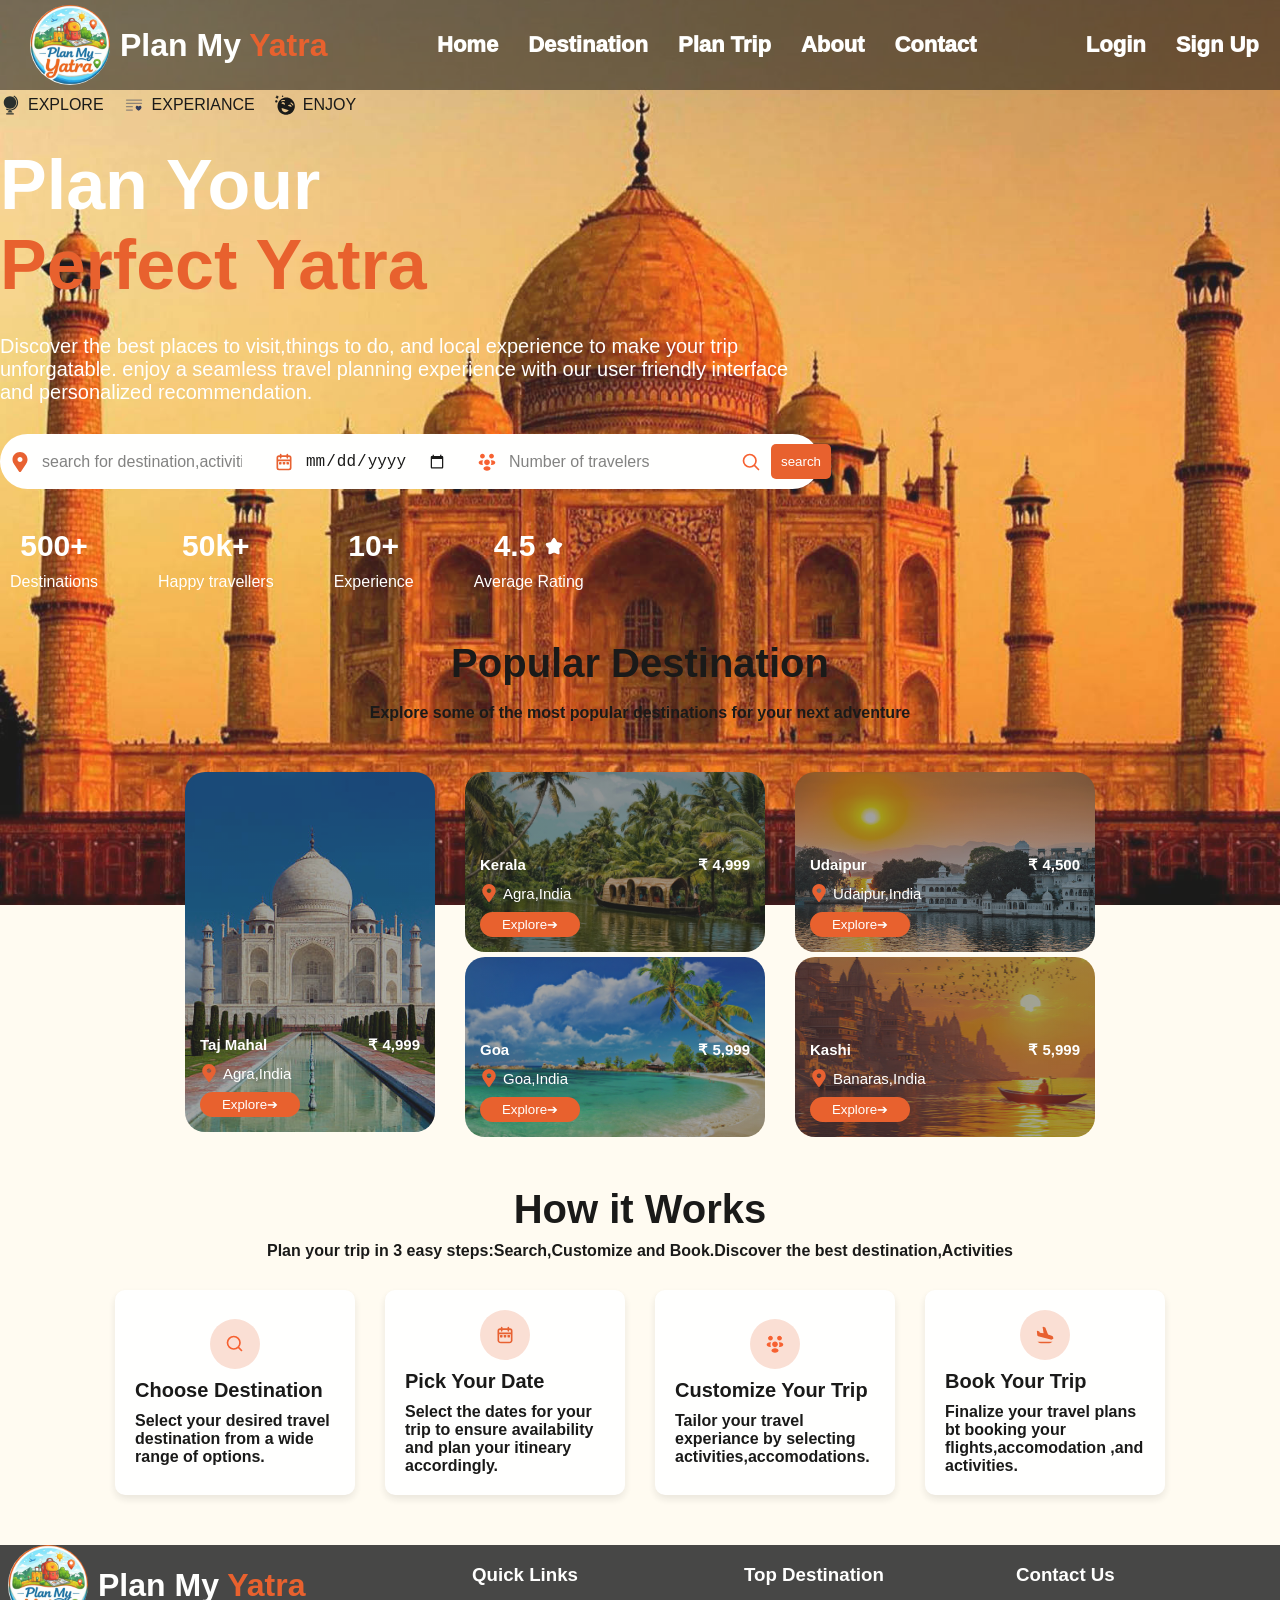
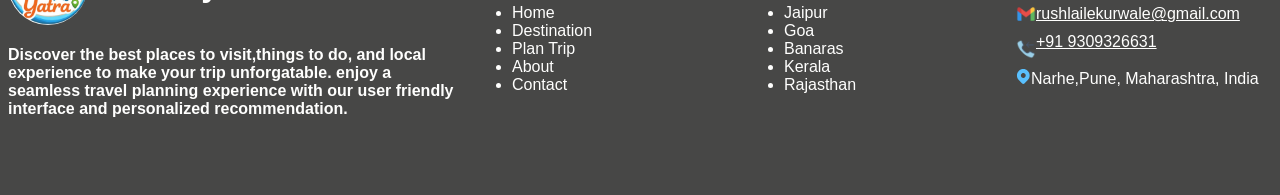
==== commit d145b993: "navbar added" ====
--- a/index.html
+++ b/index.html
@@ -29,12 +29,10 @@
                 <a href="./pages/plantrip.html" class="menu">Plan Trip</a>
                 <a href="./pages/about.html" class="menu">About</a>
                 <a href="./pages/contact.html" class="menu">Contact</a>
-                <a href="./pages/login.html" class="menu">login</a>
-                <a href="./pages/sign-up.html" class="menu">Sign-up</a>
             </div>
             <div class="nav-menu">
-                <a href="" class="menu">Login</a>
-                <a href="" class="menu">Sign Up</a>
+                <a href="./pages/login.html" class="menu">Login</a>
+                <a href="./pages/sign-up.html" class="menu">Sign Up</a>
             </div>
         </div>
         <!--Main Content-->
--- a/css/navbar.css
+++ b/css/navbar.css
@@ -8,7 +8,7 @@
     top: 0;
     left: 0;
     right: 0;
-    width: 100%;
+    width: 96%;
     background-color: rgba(0, 0, 0, 0.55);
     z-index: 1000;
 }
@@ -76,7 +76,6 @@
         flex-direction: column;
         width: 100%;
         text-align: center;
-        gap: 10px;
     }
 
     .menu-toggle:checked~.nav-menu {
